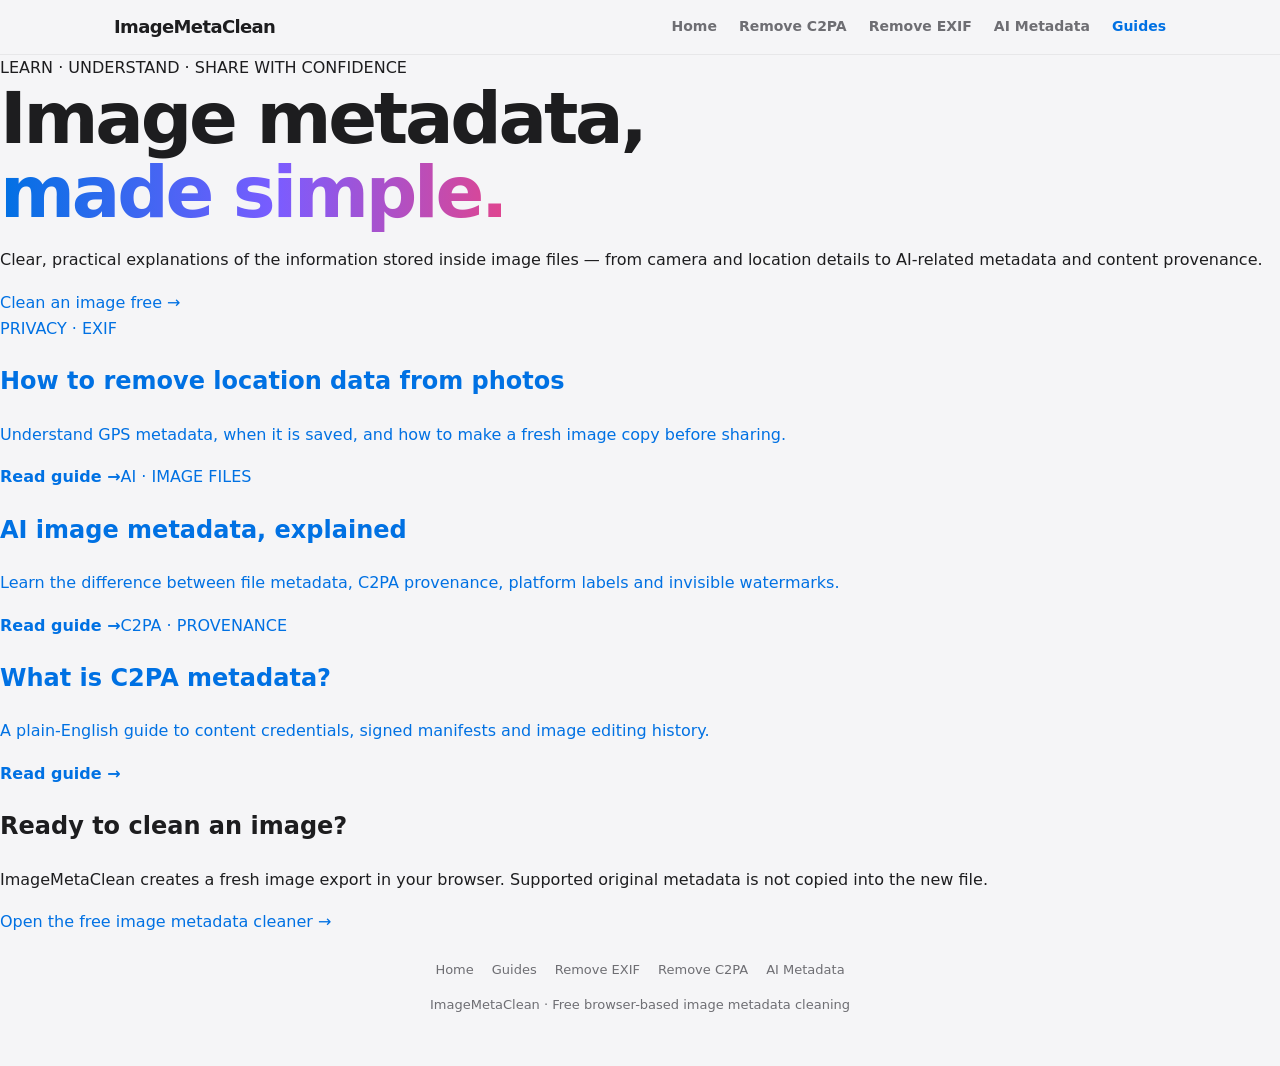
==== guides/index.html @ e5281d49 "Add ImageMetaClean guides hub" ====
<!doctype html><html lang="en"><head><meta charset="utf-8"><meta name="viewport" content="width=device-width,initial-scale=1"><title>Image Metadata Guides | ImageMetaClean</title><meta name="description" content="Practical guides to EXIF, GPS photo location data, AI image metadata and C2PA content provenance. Understand image metadata before sharing."><link rel="canonical" href="https://imagemetaclean.com/guides/"><meta name="robots" content="index,follow,max-image-preview:large"><meta property="og:type" content="website"><meta property="og:site_name" content="ImageMetaClean"><meta property="og:title" content="Image Metadata Guides | ImageMetaClean"><meta property="og:description" content="Practical guides to EXIF, GPS photo location data, AI image metadata and C2PA content provenance."><meta property="og:url" content="https://imagemetaclean.com/guides/"><link rel="stylesheet" href="/styles.css"></head><body><header><nav><a class="brand" href="/">ImageMetaClean</a><button class="menu" id="menu" aria-label="Toggle navigation" aria-expanded="false">☰</button><div class="navlinks" id="navlinks"><a href="/">Home</a><a href="/remove-c2pa-metadata">Remove C2PA</a><a href="/remove-exif-data">Remove EXIF</a><a href="/remove-ai-image-metadata">AI Metadata</a><a href="/guides/" aria-current="page">Guides</a></div></nav></header><main class="guide-main"><div class="guide-kicker">LEARN · UNDERSTAND · SHARE WITH CONFIDENCE</div><h1>Image metadata,<br><em>made simple.</em></h1><p class="guide-intro">Clear, practical explanations of the information stored inside image files — from camera and location details to AI-related metadata and content provenance.</p><a class="guide-cta" href="/">Clean an image free <span>→</span></a><div class="guide-grid"><a class="guide-card" href="/guides/remove-photo-location-metadata/"><span>PRIVACY · EXIF</span><h2>How to remove location data from photos</h2><p>Understand GPS metadata, when it is saved, and how to make a fresh image copy before sharing.</p><b>Read guide →</b></a><a class="guide-card" href="/guides/ai-image-metadata-explained/"><span>AI · IMAGE FILES</span><h2>AI image metadata, explained</h2><p>Learn the difference between file metadata, C2PA provenance, platform labels and invisible watermarks.</p><b>Read guide →</b></a><a class="guide-card" href="/guides/c2pa-metadata-explained/"><span>C2PA · PROVENANCE</span><h2>What is C2PA metadata?</h2><p>A plain-English guide to content credentials, signed manifests and image editing history.</p><b>Read guide →</b></a></div><section class="guide-callout"><h2>Ready to clean an image?</h2><p>ImageMetaClean creates a fresh image export in your browser. Supported original metadata is not copied into the new file.</p><a href="/">Open the free image metadata cleaner →</a></section></main><footer><div class="footlinks"><a href="/">Home</a><a href="/guides/">Guides</a><a href="/remove-exif-data">Remove EXIF</a><a href="/remove-c2pa-metadata">Remove C2PA</a><a href="/remove-ai-image-metadata">AI Metadata</a></div><p>ImageMetaClean · Free browser-based image metadata cleaning</p></footer><script src="/app.js" defer></script></body></html>
---- styles.css ----
:root{--bg:#f5f5f7;--ink:#1d1d1f;--mute:#6e6e73;--card:#fff;--blue:#0071e3;--ok:#1d9b4f;--bad:#e3342f;--ff:-apple-system,BlinkMacSystemFont,"SF Pro Text",Inter,system-ui,sans-serif;--sh:0 20px 60px -20px rgba(0,0,0,.14),0 2px 8px rgba(0,0,0,.035)}*{box-sizing:border-box;min-width:0}html{scroll-behavior:smooth}body{margin:0;background:var(--bg);color:var(--ink);font:16px/1.65 var(--ff);-webkit-font-smoothing:antialiased;overflow-x:clip}a{color:var(--blue);text-decoration:none}a:hover{text-decoration:underline}header{position:sticky;top:0;z-index:20;background:rgba(245,245,247,.84);backdrop-filter:saturate(180%) blur(20px);border-bottom:1px solid rgba(0,0,0,.06)}nav{max-width:1180px;margin:auto;padding:12px max(5vw,18px);display:flex;align-items:center;justify-content:space-between;gap:22px}.brand{font-weight:750;letter-spacing:-.035em;color:var(--ink);font-size:18px}.navlinks{display:flex;align-items:center;gap:22px;font-size:14px;font-weight:550}.navlinks a{color:var(--mute)}.navlinks a[aria-current=page]{color:var(--blue)}.menu{display:none;border:0;background:transparent;font-size:24px;color:var(--ink)}.hero{display:grid;grid-template-columns:minmax(0,1.05fr) minmax(0,1fr);gap:40px;align-items:center;max-width:1180px;margin:0 auto;padding:clamp(38px,6vw,82px) max(5vw,18px) 32px}h1{font-size:clamp(40px,6.2vw,72px);line-height:1.03;letter-spacing:-.045em;font-weight:750;margin:0 0 18px}h1 em{font-style:normal;background:linear-gradient(90deg,#0071e3,#7b5cff 55%,#e0458f);-webkit-background-clip:text;background-clip:text;color:transparent}.lead{font-size:clamp(17px,1.7vw,20px);color:var(--mute);max-width:38ch;margin:0 0 22px}.cta{display:inline-flex;align-items:center;gap:8px;background:var(--blue);color:#fff;border:0;border-radius:980px;padding:13px 25px;font:650 16px var(--ff);cursor:pointer}.cta:hover{background:#0077ed;text-decoration:none}.priv{display:block;margin-top:12px;font-size:13px;color:var(--mute)}.stage{perspective:1400px;height:370px;display:grid;place-items:center}.stack{position:relative;width:min(250px,65vw);aspect-ratio:4/5;transform-style:preserve-3d;transform:rotateX(18deg) rotateY(-28deg);animation:float 6s ease-in-out infinite}@keyframes float{50%{translate:0 -10px}}.layer{position:absolute;inset:0;border-radius:24px;transform-style:preserve-3d}.photo{background:linear-gradient(160deg,#ffd9a8 0%,#ff9a8b 38%,#a18cd1 72%,#5b7cfa 100%);box-shadow:0 40px 80px -30px rgba(60,40,120,.4);overflow:hidden}.photo:before{content:"";position:absolute;left:-10%;right:-10%;bottom:-8%;height:46%;background:radial-gradient(120% 90% at 30% 100%,#3b2a6b 0 45%,transparent 46%),radial-gradient(110% 80% at 85% 100%,#4a3a85 0 50%,transparent 51%)}.photo:after{content:"";position:absolute;width:70px;height:70px;border-radius:50%;top:22%;right:20%;background:radial-gradient(circle,#fff6d8,#ffd27a);box-shadow:0 0 60px 20px rgba(255,220,140,.6)}.meta-l{background:rgba(255,255,255,.58);backdrop-filter:blur(10px);border:1px solid rgba(255,255,255,.8);box-shadow:0 20px 40px -20px rgba(0,0,0,.25);padding:17px;font:650 12px/1.2 var(--ff);animation:peel 5s ease-in-out infinite}.meta-l small{display:block;font-weight:500;color:var(--mute);margin-top:4px}.meta-l i{font-style:normal;float:right;color:var(--bad);font-size:18px}.l1{--z:50px}.l2{--z:100px;animation-delay:.2s}.l3{--z:150px;animation-delay:.4s}@keyframes peel{0%,15%{transform:translateZ(var(--z));opacity:1}55%,70%{transform:translateZ(calc(var(--z) + 100px)) translateX(55px) rotateZ(8deg);opacity:0}100%{transform:translateZ(var(--z));opacity:1}}.tool{max-width:1180px;margin:0 auto;padding:0 max(5vw,18px) 54px}.panel{background:var(--card);border-radius:28px;box-shadow:var(--sh);padding:clamp(16px,3vw,32px)}#drop{border:2px dashed #d2d2d7;border-radius:20px;min-height:235px;display:flex;flex-direction:column;align-items:center;justify-content:center;gap:9px;text-align:center;padding:28px;cursor:pointer;transition:.2s}#drop:hover,#drop.over{border-color:var(--blue);background:#f2f7ff}.ico{width:58px;height:58px;border-radius:17px;background:linear-gradient(145deg,#eaf3ff,#dbe8ff);display:grid;place-items:center}#drop h2{margin:4px 0 0;font-size:22px;letter-spacing:-.02em}#drop p{margin:0;color:var(--mute);font-size:14px}#work{display:none}.grid{display:grid;grid-template-columns:repeat(2,minmax(0,1fr));gap:20px}.card{background:var(--bg);border-radius:20px;overflow:hidden}.card h3{margin:0;padding:14px 18px 0;font-size:14px;color:var(--mute);font-weight:650}.card.after h3{color:var(--ok)}.pic{display:grid;place-items:center;height:280px;padding:16px}.pic img{max-width:100%;max-height:100%;border-radius:12px;box-shadow:0 18px 40px -18px rgba(0,0,0,.3)}ul.checks{list-style:none;margin:0;padding:4px 18px 6px}ul.checks li{display:flex;justify-content:space-between;gap:10px;padding:8px 0;border-top:1px solid rgba(0,0,0,.06);font-size:14px}ul.checks b{font-size:12px;padding:2px 9px;border-radius:980px}.y{background:#fde8e7;color:var(--bad)}.n{background:#e4f6ea;color:var(--ok)}.sz{padding:0 18px 16px;color:var(--mute);font-size:12px}.bar{display:flex;flex-wrap:wrap;gap:12px 20px;align-items:center;margin-top:20px}.seg{display:inline-flex;background:var(--bg);border-radius:12px;padding:3px}.seg button{border:0;background:none;font:500 14px var(--ff);padding:8px 14px;border-radius:9px;cursor:pointer;color:var(--ink);min-height:38px}.seg button[aria-pressed=true]{background:#fff;box-shadow:0 2px 8px rgba(0,0,0,.08)}label.quality{display:flex;align-items:center;gap:9px;font-size:14px;color:var(--mute)}input[type=range]{accent-color:var(--blue);width:120px}.acts{margin-left:auto;display:flex;gap:9px;flex-wrap:wrap}.btn{border:0;border-radius:980px;padding:11px 20px;font:650 14px var(--ff);cursor:pointer;min-height:42px}.btn.sec{background:var(--bg);color:var(--ink)}.btn.pri{background:var(--blue);color:#fff}.btn:disabled{opacity:.4;cursor:not-allowed}#msg{margin-top:12px;font-size:14px;color:var(--mute);min-height:1.5em}.trust{display:grid;grid-template-columns:repeat(3,minmax(0,1fr));gap:18px;margin-top:20px}.feat{background:var(--card);border-radius:20px;padding:22px;box-shadow:var(--sh)}.feat h3{margin:0 0 5px;font-size:17px;letter-spacing:-.02em}.feat p{margin:0;color:var(--mute);font-size:14px;line-height:1.6}.content{max-width:900px;margin:0 auto;padding:16px max(5vw,18px) 70px}.content section{padding:22px 0;border-bottom:1px solid rgba(0,0,0,.08)}.content h2{font-size:clamp(24px,3vw,32px);line-height:1.2;letter-spacing:-.03em;margin:0 0 12px}.content h3{font-size:18px;margin:20px 0 6px}.content p,.content li{color:#505057}.content ul{padding-left:22px}.faq details{background:#fff;border-radius:14px;padding:16px 18px;margin:10px 0;box-shadow:0 4px 18px rgba(0,0,0,.035)}.faq summary{font-weight:650;cursor:pointer}.faq details p{margin-bottom:0}footer{text-align:center;color:var(--mute);font-size:13px;padding:24px 18px 38px}footer .footlinks{display:flex;justify-content:center;flex-wrap:wrap;gap:18px;margin-bottom:12px}footer a{color:var(--mute)}@media(max-width:820px){.hero{grid-template-columns:1fr;text-align:center;gap:12px}.lead{margin-inline:auto}.stage{height:290px}.trust{grid-template-columns:1fr}.navlinks{gap:12px;font-size:12px}}@media(max-width:620px){nav{align-items:flex-start}.navlinks{display:none;position:absolute;top:54px;left:0;right:0;padding:14px 20px 18px;background:#f5f5f7;flex-direction:column;align-items:flex-start;border-bottom:1px solid #ddd}.navlinks.open{display:flex}.menu{display:block}.grid{grid-template-columns:1fr}.pic{height:230px}.acts{margin-left:0;width:100%}.acts .btn{flex:1}.bar{gap:12px}.hero{padding-top:36px}}@media(prefers-reduced-motion:reduce){*{animation:none!important;scroll-behavior:auto!important;transition:none!important}}
/* Layout correction: keep metadata diagnostics in a dedicated block below each preview. */
#work .grid{align-items:stretch}
#work .card{display:flex;flex-direction:column;min-height:0;overflow:hidden}
#work .card .pic{display:flex;flex:0 0 280px;height:280px;min-height:280px;max-height:280px;align-items:center;justify-content:center;overflow:hidden;padding:14px;background:#f0f0f2}
#work .card .pic img{display:block;width:auto;height:auto;max-width:100%;max-height:100%;object-fit:contain;flex:0 1 auto}
#work .card ul.checks{position:relative;inset:auto;display:block;flex:0 0 auto;width:100%;min-height:0;margin:0;padding:8px 18px 6px;background:#fff;z-index:1}
#work .card ul.checks li{position:static;display:flex;align-items:center;justify-content:space-between;width:100%;min-height:34px;margin:0;padding:7px 0;background:transparent}
#work .card .sz{position:static;display:block;flex:0 0 auto;width:100%;margin:0;padding:8px 18px 14px;background:#fff;z-index:1}
@media(max-width:620px){#work .card .pic{flex-basis:230px;height:230px;min-height:230px;max-height:230px}}


/* Premium preview layout: larger artwork, quiet diagnostics below. */
#work .grid{align-items:start;gap:22px}
#work .card{display:flex;flex-direction:column;min-height:0;overflow:hidden;background:#fff;border:1px solid rgba(29,29,31,.07);border-radius:24px;box-shadow:0 12px 34px -24px rgba(0,0,0,.22)}
#work .card .pic{display:flex;flex:0 0 auto;width:100%;height:clamp(390px,38vw,540px);min-height:clamp(390px,38vw,540px);max-height:none;align-items:center;justify-content:center;overflow:hidden;padding:14px;background:linear-gradient(180deg,#f7f7f9 0%,#f0f0f3 100%)}
#work .card .pic img{display:block;width:100%;height:100%;max-width:100%;max-height:100%;object-fit:contain;object-position:center;flex:0 1 auto;border-radius:14px;box-shadow:0 14px 32px -22px rgba(0,0,0,.28)}
#work .card h3{padding:17px 20px 0;background:#fff;font-size:14px;letter-spacing:.01em}
#work .card ul.checks{position:relative;inset:auto;display:block;flex:0 0 auto;width:100%;min-height:0;margin:0;padding:12px 20px 5px;background:#fff;z-index:1}
#work .card ul.checks li{position:static;display:flex;align-items:center;justify-content:space-between;width:100%;min-height:36px;margin:0;padding:7px 0;background:transparent;border-top:1px solid rgba(29,29,31,.055);font-size:13px}
#work .card ul.checks li:first-child{border-top:0}
#work .card ul.checks b{font-size:11px;font-weight:650;letter-spacing:.01em;padding:4px 10px}
#work .card .sz{position:static;display:block;flex:0 0 auto;width:100%;margin:0;padding:8px 20px 17px;background:#fff;color:#86868b;font-size:12px;z-index:1}
#work .card.after{border-color:rgba(29,155,79,.12)}
#work .card.after h3{color:#168545}
@media(max-width:820px){#work .card .pic{height:clamp(340px,62vw,470px);min-height:clamp(340px,62vw,470px)}}
@media(max-width:620px){#work .grid{gap:16px}#work .card{border-radius:20px}#work .card .pic{height:clamp(320px,92vw,430px);min-height:clamp(320px,92vw,430px);padding:10px}#work .card .pic img{border-radius:12px}}

.tool-note{max-width:1180px;margin:14px auto 0;padding:0 4px;color:#6e6e73;font-size:13px;line-height:1.55}.tool-note strong{color:#424245;font-weight:650}

/* Editorial metadata guide — Apple-inspired, quiet and consistent with the existing UI */
.metadata-guide{max-width:1180px;margin:0 auto;padding:12px max(5vw,18px) 52px}
.metadata-guide-head{max-width:680px;margin:0 auto 26px;text-align:center}
.metadata-guide .eyebrow{display:block;margin-bottom:10px;color:#86868b;font-size:11px;font-weight:700;letter-spacing:.13em}
.metadata-guide-head h2{margin:0 0 10px;font-size:clamp(27px,3.4vw,38px);line-height:1.12;letter-spacing:-.045em;font-weight:750;color:#1d1d1f}
.metadata-guide-head p{margin:0;color:#6e6e73;font-size:15px;line-height:1.65}
.metadata-guide-grid{display:grid;grid-template-columns:repeat(4,minmax(0,1fr));gap:14px}
.metadata-topic{display:flex;flex-direction:column;align-items:flex-start;min-height:224px;padding:22px 20px 19px;background:#fff;border:1px solid rgba(29,29,31,.065);border-radius:20px;box-shadow:0 10px 32px -27px rgba(0,0,0,.24);color:#1d1d1f;text-decoration:none;transition:transform .2s ease,box-shadow .2s ease,border-color .2s ease}
.metadata-topic:hover{transform:translateY(-3px);border-color:rgba(0,113,227,.22);box-shadow:0 18px 38px -26px rgba(0,0,0,.24);text-decoration:none}
.topic-icon{display:grid;place-items:center;width:42px;height:42px;margin-bottom:18px;border-radius:13px;background:#f2f6fc;color:#2878cf}
.topic-icon svg{width:21px;height:21px;fill:none;stroke:currentColor;stroke-width:1.7;stroke-linecap:round;stroke-linejoin:round}
.topic-name{font-size:17px;line-height:1.25;font-weight:700;letter-spacing:-.025em}
.topic-desc{margin-top:8px;color:#6e6e73;font-size:13px;line-height:1.55}
.topic-link{margin-top:auto;padding-top:16px;color:#0071e3;font-size:13px;font-weight:600}
.topic-link span{padding-left:3px}
.metadata-guide-footnote{max-width:820px;margin:17px auto 0;text-align:center;color:#86868b;font-size:12px;line-height:1.6}
@media(max-width:900px){.metadata-guide-grid{grid-template-columns:repeat(2,minmax(0,1fr))}}
@media(max-width:520px){.metadata-guide{padding-top:8px;padding-bottom:38px}.metadata-guide-head{margin-bottom:20px}.metadata-guide-grid{grid-template-columns:1fr;gap:10px}.metadata-topic{min-height:0;padding:17px 18px}.topic-icon{margin-bottom:12px}.topic-link{padding-top:12px}}
@media(prefers-reduced-motion:reduce){.metadata-topic{transition:none}.metadata-topic:hover{transform:none}}

/* Compact landing-page hero: keep the upload tool in view while preserving the homepage visual language. */
body.subpage .hero{padding-top:clamp(24px,3.2vw,42px);padding-bottom:14px;gap:24px}
body.subpage .hero h1{font-size:clamp(36px,4.4vw,54px);line-height:1.06;letter-spacing:-.045em;margin-bottom:13px;max-width:18ch}
body.subpage .hero .lead{font-size:clamp(15px,1.35vw,18px);line-height:1.55;margin-bottom:17px;max-width:42ch}
body.subpage .stage{height:260px}
body.subpage .tool{padding-top:0}
@media(max-width:820px){
 body.subpage .hero{padding-top:24px;padding-bottom:8px;gap:4px}
 body.subpage .hero h1{font-size:clamp(34px,6vw,46px);max-width:22ch;margin-inline:auto}
 body.subpage .stage{height:145px}
 body.subpage .hero .lead{max-width:52ch}
}
@media(max-width:620px){
 body.subpage .hero{padding-top:22px;padding-bottom:8px;gap:0}
 body.subpage .hero h1{font-size:clamp(31px,8vw,38px);line-height:1.08;margin-bottom:10px}
 body.subpage .hero .lead{font-size:15px;line-height:1.5;margin-bottom:14px}
 body.subpage .stage{display:none}
 body.subpage .tool{padding-bottom:36px}
 body.subpage .panel{padding:14px;border-radius:22px}
 body.subpage #drop{min-height:190px;padding:22px}
}

/* Final responsive hero alignment: same visual scale as homepage, no 3D overlap on phones. */
body.subpage .hero{padding:clamp(38px,6vw,82px) max(5vw,18px) 32px;gap:40px}
body.subpage .hero h1{font-size:clamp(40px,6.2vw,72px);line-height:1.03;letter-spacing:-.045em;font-weight:750;margin:0 0 18px;max-width:unset}
body.subpage .hero .lead{font-size:clamp(17px,1.7vw,20px);line-height:1.65;max-width:38ch;margin:0 0 22px}
body.subpage .stage{height:370px}
@media(max-width:820px){
 body.subpage .hero{grid-template-columns:1fr;text-align:center;gap:12px;padding:30px max(5vw,18px) 20px}
 body.subpage .hero h1{font-size:clamp(40px,6.2vw,58px);max-width:unset;margin:0 auto 16px}
 body.subpage .hero .lead{margin:0 auto 20px;max-width:38ch}
 body.subpage .stage{display:none!important}
 body.subpage .tool{padding-top:0}
}
@media(max-width:620px){
 body .hero .stage{display:none!important}
 body.subpage .hero{padding:30px 18px 18px;gap:0}
 body.subpage .hero h1{font-size:clamp(34px,9vw,44px);line-height:1.06;margin-bottom:13px}
 body.subpage .hero .lead{font-size:16px;line-height:1.55;margin-bottom:18px}
 body.subpage .tool{padding-bottom:36px}
}

/* Keep the upload panel anchored at the exact same vertical position on every tool page. */
body.subpage .hero{height:484px;min-height:484px;max-height:484px;align-items:center}
body.subpage .tool{margin-top:0}
@media(max-width:820px){
 body.subpage .hero{height:390px;min-height:390px;max-height:390px;display:grid;grid-template-columns:1fr;align-content:center;justify-items:center;gap:0;padding:24px max(5vw,18px) 18px}
 body.subpage .hero>div:first-child{width:100%}
 body.subpage .hero .stage{display:none!important}
 body.subpage .hero h1{margin-top:0}
}
@media(max-width:620px){
 body.subpage .hero{height:370px;min-height:370px;max-height:370px;padding:22px 18px 16px}
 body.subpage .hero .lead{max-width:38ch}
}

/* Unified hero rhythm across homepage and every SEO landing page. */
.hero,body.subpage .hero{
  height:484px;min-height:484px;max-height:484px;
  padding:28px max(5vw,18px) 24px;
  align-items:center;gap:40px;
}
.hero h1,body.subpage .hero h1{margin-top:0}
@media(max-width:820px){
  .hero,body.subpage .hero{
    height:390px;min-height:390px;max-height:390px;
    grid-template-columns:1fr;text-align:center;
    align-content:center;justify-items:center;
    padding:24px max(5vw,18px) 18px;gap:0;
  }
  .hero>div:first-child,body.subpage .hero>div:first-child{width:100%}
  .hero .stage,body.subpage .hero .stage{display:none!important}
  .hero .lead,body.subpage .hero .lead{margin-left:auto;margin-right:auto}
  .hero h1,body.subpage .hero h1{margin-left:auto;margin-right:auto}
  .tool,body.subpage .tool{padding-top:0;margin-top:0}
}
@media(max-width:620px){
  .hero,body.subpage .hero{
    height:370px;min-height:370px;max-height:370px;
    padding:22px 18px 16px;
  }
}

/* Mobile: remove the oversized gap above the headline and bring the uploader closer. */
@media(max-width:620px){
  .hero,body.subpage .hero{
    height:auto!important;min-height:0!important;max-height:none!important;
    align-content:start!important;align-items:start!important;
    padding:14px 18px 8px!important;
    gap:0!important;
  }
  .hero>div:first-child,body.subpage .hero>div:first-child{width:100%}
  .hero h1,body.subpage .hero h1{margin-top:0!important;margin-bottom:10px!important}
  .hero .lead,body.subpage .hero .lead{margin-bottom:14px!important;line-height:1.45}
  .hero .cta,body.subpage .hero .cta{margin-top:0}
  .hero .priv,body.subpage .hero .priv{margin-top:8px}
  .tool,body.subpage .tool{padding-top:0!important;margin-top:0!important;padding-bottom:28px}
  .panel,body.subpage .panel{padding:12px!important;border-radius:24px}
  #drop,body.subpage #drop{min-height:190px;padding:20px 16px;border-radius:18px}
}

/* Desktop: align hero content higher, closer to the navigation, across all pages. */
@media(min-width:821px){
  .hero,body.subpage .hero{
    align-items:start!important;
    padding-top:30px!important;
    padding-bottom:24px!important;
  }
  .hero>div:first-child,body.subpage .hero>div:first-child{padding-top:8px}
  .hero .stage,body.subpage .hero .stage{align-self:start}
}

/* Desktop finishing pass: let the 3D artwork breathe without leaving a blank strip below it. */
@media(min-width:821px){
  .hero,body.subpage .hero{
    height:auto!important;min-height:0!important;max-height:none!important;
    padding-top:24px!important;padding-bottom:4px!important;
    overflow:visible!important;
    align-items:start!important;
  }
  .hero .stage,body.subpage .hero .stage{
    height:340px!important;
    min-height:340px;
    overflow:visible!important;
    align-self:start!important;
    margin-top:0!important;
  }
  .hero .stack,body.subpage .hero .stack{
    width:min(235px,60%);
  }
  .tool,body.subpage .tool{
    margin-top:0!important;
    padding-top:0!important;
  }
}

/* Desktop artwork offset: keep the full animated stack visible below the nav. */
@media(min-width:821px){
  .hero .stage,body.subpage .hero .stage{
    transform:translateY(34px);
  }
}


/* Single source of truth: homepage and all SEO pages share the same hero and uploader geometry. */
.hero{
  display:grid!important;
  grid-template-columns:minmax(0,1.05fr) minmax(0,1fr)!important;
  gap:40px!important;
  align-items:start!important;
  width:100%;
  max-width:1180px!important;
  height:500px!important;
  min-height:500px!important;
  max-height:500px!important;
  margin:0 auto!important;
  padding:24px max(5vw,18px) 0!important;
  overflow:visible!important;
}
.hero>div:first-child{padding-top:12px!important}
.hero h1{
  font-size:clamp(40px,6.2vw,72px)!important;
  line-height:1.03!important;
  letter-spacing:-.045em!important;
  font-weight:750!important;
  margin:0 0 18px!important;
  max-width:unset!important;
}
.hero .lead{
  font-size:clamp(17px,1.7vw,20px)!important;
  line-height:1.55!important;
  max-width:38ch!important;
  margin:0 0 22px!important;
}
.hero .stage{
  height:370px!important;
  min-height:370px!important;
  overflow:visible!important;
  align-self:start!important;
  margin:0!important;
  transform:translateY(34px)!important;
}
.hero .stack{width:min(250px,65vw)!important}
.tool{
  width:100%;
  max-width:1180px!important;
  margin:0 auto!important;
  padding:0 max(5vw,18px) 54px!important;
}
.panel{width:100%;padding:clamp(16px,3vw,32px)!important}
#drop{width:100%;min-height:235px!important;padding:28px!important}

/* Tablet and mobile: same hero height on every page, with no decorative overlap. */
@media(max-width:820px){
  .hero{
    display:grid!important;
    grid-template-columns:1fr!important;
    justify-items:center!important;
    align-content:start!important;
    text-align:center!important;
    height:390px!important;
    min-height:390px!important;
    max-height:390px!important;
    padding:24px 22px 12px!important;
    gap:0!important;
  }
  .hero>div:first-child{width:100%;padding-top:0!important}
  .hero h1{font-size:clamp(40px,6.2vw,58px)!important;margin:0 auto 14px!important}
  .hero .lead{font-size:17px!important;line-height:1.5!important;margin:0 auto 18px!important;max-width:38ch!important}
  .hero .stage{display:none!important}
  .tool{padding-top:0!important;margin-top:0!important}
}
@media(max-width:620px){
  .hero{
    height:360px!important;
    min-height:360px!important;
    max-height:360px!important;
    padding:16px 18px 8px!important;
  }
  .hero h1{font-size:clamp(34px,8.8vw,44px)!important;line-height:1.06!important;margin-bottom:12px!important}
  .hero .lead{font-size:15px!important;line-height:1.45!important;margin-bottom:14px!important}
  .hero .cta{margin-top:0!important}
  .hero .priv{margin-top:8px!important}
  .panel{padding:12px!important;border-radius:24px!important}
  #drop{min-height:190px!important;padding:20px 16px!important;border-radius:18px!important}
  .tool{padding-bottom:28px!important}
}


/* Move the upload card higher consistently on every landing page. */
@media(min-width:821px){
  .hero{
    height:440px!important;
    min-height:440px!important;
    max-height:440px!important;
    padding-bottom:0!important;
  }
  .hero .stage{transform:translateY(22px)!important}
}
@media(max-width:820px){
  .hero{
    height:340px!important;
    min-height:340px!important;
    max-height:340px!important;
    padding-top:18px!important;
    padding-bottom:4px!important;
  }
}
@media(max-width:620px){
  .hero{
    height:320px!important;
    min-height:320px!important;
    max-height:320px!important;
    padding-top:12px!important;
    padding-bottom:2px!important;
  }
}


/* Mobile spacing fix: let the hero take only the space its content needs. */
@media(max-width:820px){
  .hero,body.subpage .hero{
    height:auto!important;
    min-height:0!important;
    max-height:none!important;
    padding:14px 22px 4px!important;
    margin-bottom:0!important;
    align-content:start!important;
    gap:0!important;
  }
  .hero>div:first-child,body.subpage .hero>div:first-child{
    padding:0!important;
    margin:0!important;
  }
  .hero h1,body.subpage .hero h1{margin-bottom:10px!important}
  .hero .lead,body.subpage .hero .lead{margin-bottom:12px!important}
  .hero .cta,body.subpage .hero .cta{margin-bottom:0!important}
  .hero .priv,body.subpage .hero .priv{display:block;margin:8px 0 0!important}
  .tool,body.subpage .tool{
    margin:0 auto!important;
    padding-top:0!important;
  }
  .panel,body.subpage .panel{margin-top:0!important}
}
@media(max-width:620px){
  .hero,body.subpage .hero{padding:12px 18px 2px!important}
  .hero h1,body.subpage .hero h1{margin-bottom:9px!important}
  .hero .lead,body.subpage .hero .lead{margin-bottom:10px!important}
  .hero .priv,body.subpage .hero .priv{margin-top:7px!important}
}


/* Refined upload card: the privacy/AI notice belongs inside the same white card. */
.tool .panel{padding:clamp(18px,3vw,34px)!important}
.tool .tool-note{
  max-width:none;
  margin:18px 4px 2px;
  padding:0;
  color:#6e6e73;
  font-size:13px;
  line-height:1.6;
}
.tool .tool-note strong{color:#424245}
@media(max-width:620px){
  .tool .panel{padding:14px!important;border-radius:26px!important}
  .tool #drop{min-height:218px!important;padding:24px 18px!important;gap:12px}
  .tool #drop .ico{width:64px;height:64px;border-radius:19px}
  .tool #drop h2{font-size:23px;margin-top:5px}
  .tool #drop p{font-size:14px;line-height:1.5}
  .tool .tool-note{margin:18px 5px 3px;font-size:13px;line-height:1.6}
  .tool .trust{margin-top:20px}
}
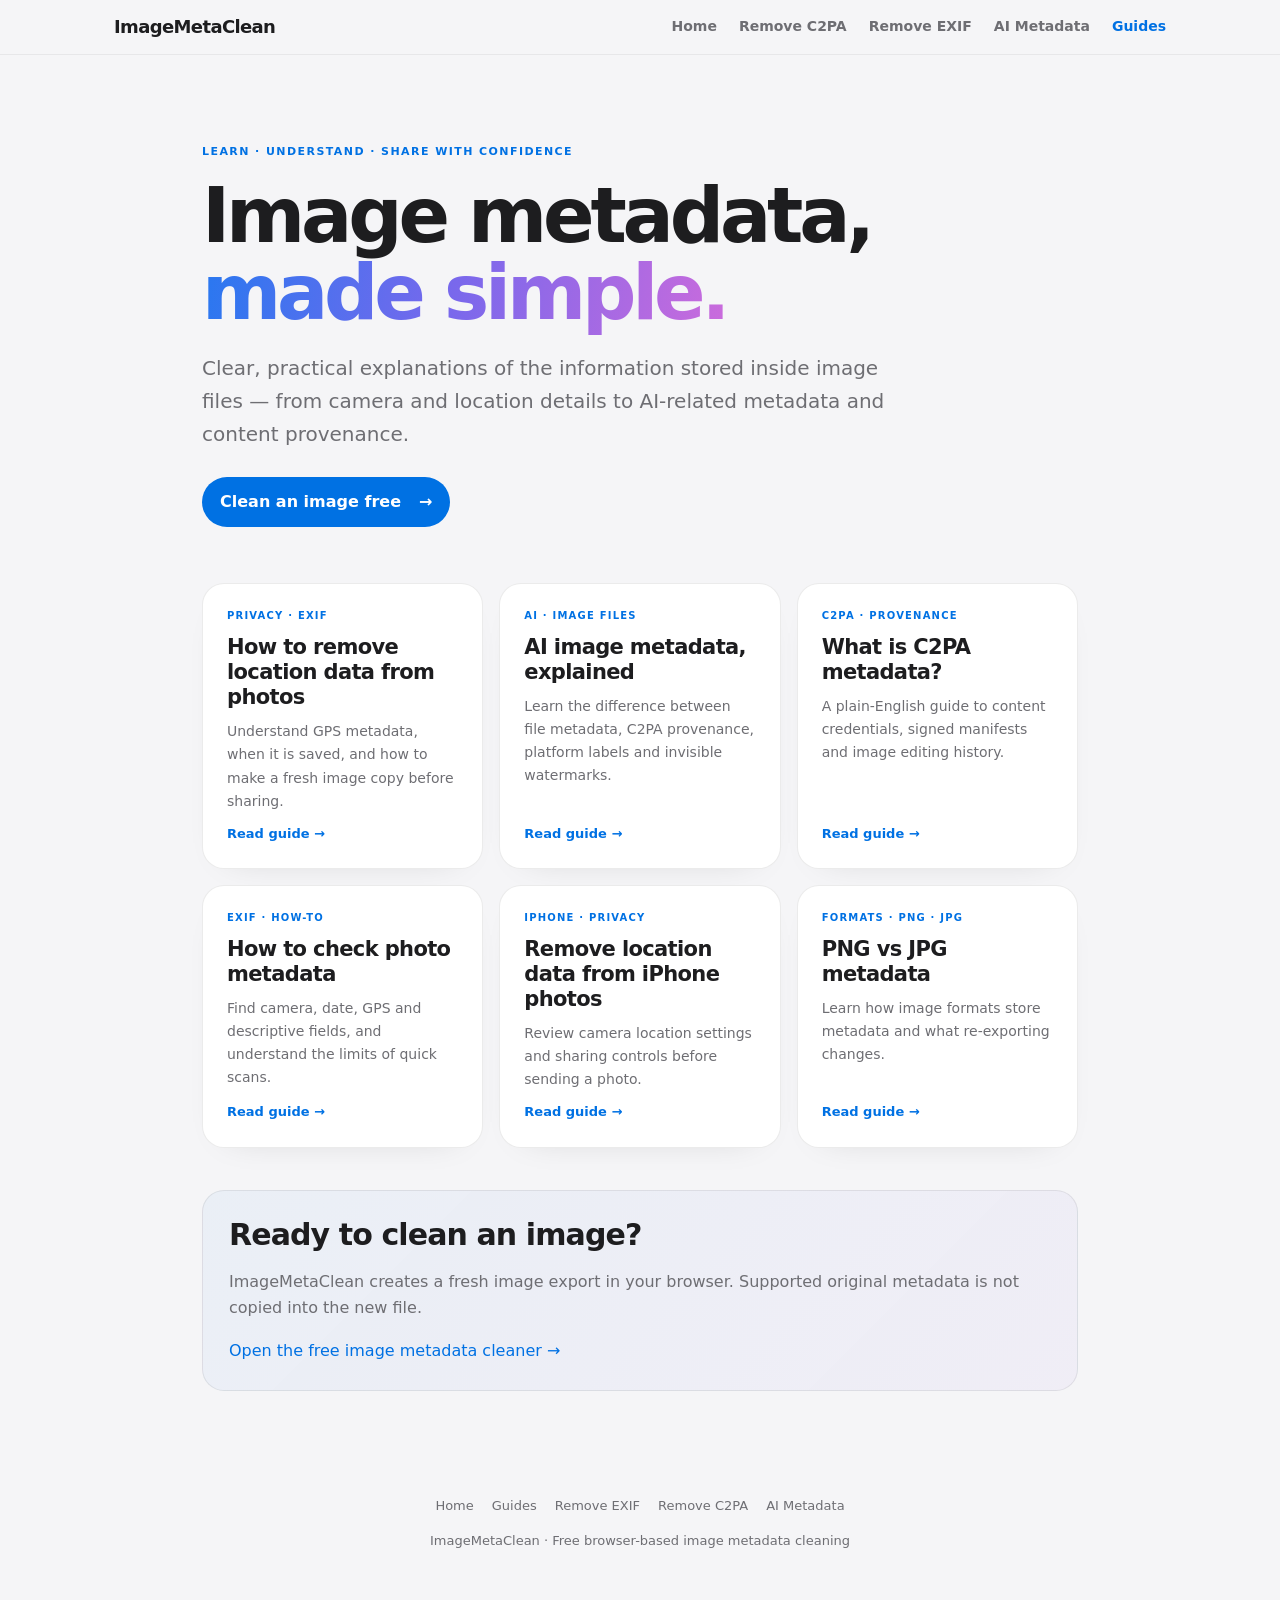
==== commit 38372af5: "Expand image metadata guide hub" ====
--- a/guides/index.html
+++ b/guides/index.html
@@ -1 +1 @@
-<!doctype html><html lang="en"><head><meta charset="utf-8"><meta name="viewport" content="width=device-width,initial-scale=1"><title>Image Metadata Guides | ImageMetaClean</title><meta name="description" content="Practical guides to EXIF, GPS photo location data, AI image metadata and C2PA content provenance. Understand image metadata before sharing."><link rel="canonical" href="https://imagemetaclean.com/guides/"><meta name="robots" content="index,follow,max-image-preview:large"><meta property="og:type" content="website"><meta property="og:site_name" content="ImageMetaClean"><meta property="og:title" content="Image Metadata Guides | ImageMetaClean"><meta property="og:description" content="Practical guides to EXIF, GPS photo location data, AI image metadata and C2PA content provenance."><meta property="og:url" content="https://imagemetaclean.com/guides/"><link rel="stylesheet" href="/styles.css"></head><body><header><nav><a class="brand" href="/">ImageMetaClean</a><button class="menu" id="menu" aria-label="Toggle navigation" aria-expanded="false">☰</button><div class="navlinks" id="navlinks"><a href="/">Home</a><a href="/remove-c2pa-metadata">Remove C2PA</a><a href="/remove-exif-data">Remove EXIF</a><a href="/remove-ai-image-metadata">AI Metadata</a><a href="/guides/" aria-current="page">Guides</a></div></nav></header><main class="guide-main"><div class="guide-kicker">LEARN · UNDERSTAND · SHARE WITH CONFIDENCE</div><h1>Image metadata,<br><em>made simple.</em></h1><p class="guide-intro">Clear, practical explanations of the information stored inside image files — from camera and location details to AI-related metadata and content provenance.</p><a class="guide-cta" href="/">Clean an image free <span>→</span></a><div class="guide-grid"><a class="guide-card" href="/guides/remove-photo-location-metadata/"><span>PRIVACY · EXIF</span><h2>How to remove location data from photos</h2><p>Understand GPS metadata, when it is saved, and how to make a fresh image copy before sharing.</p><b>Read guide →</b></a><a class="guide-card" href="/guides/ai-image-metadata-explained/"><span>AI · IMAGE FILES</span><h2>AI image metadata, explained</h2><p>Learn the difference between file metadata, C2PA provenance, platform labels and invisible watermarks.</p><b>Read guide →</b></a><a class="guide-card" href="/guides/c2pa-metadata-explained/"><span>C2PA · PROVENANCE</span><h2>What is C2PA metadata?</h2><p>A plain-English guide to content credentials, signed manifests and image editing history.</p><b>Read guide →</b></a></div><section class="guide-callout"><h2>Ready to clean an image?</h2><p>ImageMetaClean creates a fresh image export in your browser. Supported original metadata is not copied into the new file.</p><a href="/">Open the free image metadata cleaner →</a></section></main><footer><div class="footlinks"><a href="/">Home</a><a href="/guides/">Guides</a><a href="/remove-exif-data">Remove EXIF</a><a href="/remove-c2pa-metadata">Remove C2PA</a><a href="/remove-ai-image-metadata">AI Metadata</a></div><p>ImageMetaClean · Free browser-based image metadata cleaning</p></footer><script src="/app.js" defer></script></body></html>+<!doctype html><html lang="en"><head><meta charset="utf-8"><meta name="viewport" content="width=device-width,initial-scale=1"><title>Image Metadata Guides | ImageMetaClean</title><meta name="description" content="Practical guides to EXIF, GPS photo location data, AI image metadata and C2PA content provenance. Understand image metadata before sharing."><link rel="canonical" href="https://imagemetaclean.com/guides/"><meta name="robots" content="index,follow,max-image-preview:large"><meta property="og:type" content="website"><meta property="og:site_name" content="ImageMetaClean"><meta property="og:title" content="Image Metadata Guides | ImageMetaClean"><meta property="og:description" content="Practical guides to EXIF, GPS photo location data, AI image metadata and C2PA content provenance."><meta property="og:url" content="https://imagemetaclean.com/guides/"><link rel="stylesheet" href="/styles.css"></head><body><header><nav><a class="brand" href="/">ImageMetaClean</a><button class="menu" id="menu" aria-label="Toggle navigation" aria-expanded="false">☰</button><div class="navlinks" id="navlinks"><a href="/">Home</a><a href="/remove-c2pa-metadata">Remove C2PA</a><a href="/remove-exif-data">Remove EXIF</a><a href="/remove-ai-image-metadata">AI Metadata</a><a href="/guides/" aria-current="page">Guides</a></div></nav></header><main class="guide-main"><div class="guide-kicker">LEARN · UNDERSTAND · SHARE WITH CONFIDENCE</div><h1>Image metadata,<br><em>made simple.</em></h1><p class="guide-intro">Clear, practical explanations of the information stored inside image files — from camera and location details to AI-related metadata and content provenance.</p><a class="guide-cta" href="/">Clean an image free <span>→</span></a><div class="guide-grid"><a class="guide-card" href="/guides/remove-photo-location-metadata/"><span>PRIVACY · EXIF</span><h2>How to remove location data from photos</h2><p>Understand GPS metadata, when it is saved, and how to make a fresh image copy before sharing.</p><b>Read guide →</b></a><a class="guide-card" href="/guides/ai-image-metadata-explained/"><span>AI · IMAGE FILES</span><h2>AI image metadata, explained</h2><p>Learn the difference between file metadata, C2PA provenance, platform labels and invisible watermarks.</p><b>Read guide →</b></a><a class="guide-card" href="/guides/c2pa-metadata-explained/"><span>C2PA · PROVENANCE</span><h2>What is C2PA metadata?</h2><p>A plain-English guide to content credentials, signed manifests and image editing history.</p><b>Read guide →</b></a><a class="guide-card" href="/guides/how-to-check-photo-metadata/"><span>EXIF · HOW-TO</span><h2>How to check photo metadata</h2><p>Find camera, date, GPS and descriptive fields, and understand the limits of quick scans.</p><b>Read guide →</b></a><a class="guide-card" href="/guides/remove-location-data-iphone-photos/"><span>IPHONE · PRIVACY</span><h2>Remove location data from iPhone photos</h2><p>Review camera location settings and sharing controls before sending a photo.</p><b>Read guide →</b></a><a class="guide-card" href="/guides/png-vs-jpg-metadata/"><span>FORMATS · PNG · JPG</span><h2>PNG vs JPG metadata</h2><p>Learn how image formats store metadata and what re-exporting changes.</p><b>Read guide →</b></a></div><section class="guide-callout"><h2>Ready to clean an image?</h2><p>ImageMetaClean creates a fresh image export in your browser. Supported original metadata is not copied into the new file.</p><a href="/">Open the free image metadata cleaner →</a></section></main><footer><div class="footlinks"><a href="/">Home</a><a href="/guides/">Guides</a><a href="/remove-exif-data">Remove EXIF</a><a href="/remove-c2pa-metadata">Remove C2PA</a><a href="/remove-ai-image-metadata">AI Metadata</a></div><p>ImageMetaClean · Free browser-based image metadata cleaning</p></footer><script src="/app.js" defer></script></body></html>
--- a/styles.css
+++ b/styles.css
@@ -1,4 +1,4 @@
-:root{--bg:#f5f5f7;--ink:#1d1d1f;--mute:#6e6e73;--card:#fff;--blue:#0071e3;--ok:#1d9b4f;--bad:#e3342f;--ff:-apple-system,BlinkMacSystemFont,"SF Pro Text",Inter,system-ui,sans-serif;--sh:0 20px 60px -20px rgba(0,0,0,.14),0 2px 8px rgba(0,0,0,.035)}*{box-sizing:border-box;min-width:0}html{scroll-behavior:smooth}body{margin:0;background:var(--bg);color:var(--ink);font:16px/1.65 var(--ff);-webkit-font-smoothing:antialiased;overflow-x:clip}a{color:var(--blue);text-decoration:none}a:hover{text-decoration:underline}header{position:sticky;top:0;z-index:20;background:rgba(245,245,247,.84);backdrop-filter:saturate(180%) blur(20px);border-bottom:1px solid rgba(0,0,0,.06)}nav{max-width:1180px;margin:auto;padding:12px max(5vw,18px);display:flex;align-items:center;justify-content:space-between;gap:22px}.brand{font-weight:750;letter-spacing:-.035em;color:var(--ink);font-size:18px}.navlinks{display:flex;align-items:center;gap:22px;font-size:14px;font-weight:550}.navlinks a{color:var(--mute)}.navlinks a[aria-current=page]{color:var(--blue)}.menu{display:none;border:0;background:transparent;font-size:24px;color:var(--ink)}.hero{display:grid;grid-template-columns:minmax(0,1.05fr) minmax(0,1fr);gap:40px;align-items:center;max-width:1180px;margin:0 auto;padding:clamp(38px,6vw,82px) max(5vw,18px) 32px}h1{font-size:clamp(40px,6.2vw,72px);line-height:1.03;letter-spacing:-.045em;font-weight:750;margin:0 0 18px}h1 em{font-style:normal;background:linear-gradient(90deg,#0071e3,#7b5cff 55%,#e0458f);-webkit-background-clip:text;background-clip:text;color:transparent}.lead{font-size:clamp(17px,1.7vw,20px);color:var(--mute);max-width:38ch;margin:0 0 22px}.cta{display:inline-flex;align-items:center;gap:8px;background:var(--blue);color:#fff;border:0;border-radius:980px;padding:13px 25px;font:650 16px var(--ff);cursor:pointer}.cta:hover{background:#0077ed;text-decoration:none}.priv{display:block;margin-top:12px;font-size:13px;color:var(--mute)}.stage{perspective:1400px;height:370px;display:grid;place-items:center}.stack{position:relative;width:min(250px,65vw);aspect-ratio:4/5;transform-style:preserve-3d;transform:rotateX(18deg) rotateY(-28deg);animation:float 6s ease-in-out infinite}@keyframes float{50%{translate:0 -10px}}.layer{position:absolute;inset:0;border-radius:24px;transform-style:preserve-3d}.photo{background:linear-gradient(160deg,#ffd9a8 0%,#ff9a8b 38%,#a18cd1 72%,#5b7cfa 100%);box-shadow:0 40px 80px -30px rgba(60,40,120,.4);overflow:hidden}.photo:before{content:"";position:absolute;left:-10%;right:-10%;bottom:-8%;height:46%;background:radial-gradient(120% 90% at 30% 100%,#3b2a6b 0 45%,transparent 46%),radial-gradient(110% 80% at 85% 100%,#4a3a85 0 50%,transparent 51%)}.photo:after{content:"";position:absolute;width:70px;height:70px;border-radius:50%;top:22%;right:20%;background:radial-gradient(circle,#fff6d8,#ffd27a);box-shadow:0 0 60px 20px rgba(255,220,140,.6)}.meta-l{background:rgba(255,255,255,.58);backdrop-filter:blur(10px);border:1px solid rgba(255,255,255,.8);box-shadow:0 20px 40px -20px rgba(0,0,0,.25);padding:17px;font:650 12px/1.2 var(--ff);animation:peel 5s ease-in-out infinite}.meta-l small{display:block;font-weight:500;color:var(--mute);margin-top:4px}.meta-l i{font-style:normal;float:right;color:var(--bad);font-size:18px}.l1{--z:50px}.l2{--z:100px;animation-delay:.2s}.l3{--z:150px;animation-delay:.4s}@keyframes peel{0%,15%{transform:translateZ(var(--z));opacity:1}55%,70%{transform:translateZ(calc(var(--z) + 100px)) translateX(55px) rotateZ(8deg);opacity:0}100%{transform:translateZ(var(--z));opacity:1}}.tool{max-width:1180px;margin:0 auto;padding:0 max(5vw,18px) 54px}.panel{background:var(--card);border-radius:28px;box-shadow:var(--sh);padding:clamp(16px,3vw,32px)}#drop{border:2px dashed #d2d2d7;border-radius:20px;min-height:235px;display:flex;flex-direction:column;align-items:center;justify-content:center;gap:9px;text-align:center;padding:28px;cursor:pointer;transition:.2s}#drop:hover,#drop.over{border-color:var(--blue);background:#f2f7ff}.ico{width:58px;height:58px;border-radius:17px;background:linear-gradient(145deg,#eaf3ff,#dbe8ff);display:grid;place-items:center}#drop h2{margin:4px 0 0;font-size:22px;letter-spacing:-.02em}#drop p{margin:0;color:var(--mute);font-size:14px}#work{display:none}.grid{display:grid;grid-template-columns:repeat(2,minmax(0,1fr));gap:20px}.card{background:var(--bg);border-radius:20px;overflow:hidden}.card h3{margin:0;padding:14px 18px 0;font-size:14px;color:var(--mute);font-weight:650}.card.after h3{color:var(--ok)}.pic{display:grid;place-items:center;height:280px;padding:16px}.pic img{max-width:100%;max-height:100%;border-radius:12px;box-shadow:0 18px 40px -18px rgba(0,0,0,.3)}ul.checks{list-style:none;margin:0;padding:4px 18px 6px}ul.checks li{display:flex;justify-content:space-between;gap:10px;padding:8px 0;border-top:1px solid rgba(0,0,0,.06);font-size:14px}ul.checks b{font-size:12px;padding:2px 9px;border-radius:980px}.y{background:#fde8e7;color:var(--bad)}.n{background:#e4f6ea;color:var(--ok)}.sz{padding:0 18px 16px;color:var(--mute);font-size:12px}.bar{display:flex;flex-wrap:wrap;gap:12px 20px;align-items:center;margin-top:20px}.seg{display:inline-flex;background:var(--bg);border-radius:12px;padding:3px}.seg button{border:0;background:none;font:500 14px var(--ff);padding:8px 14px;border-radius:9px;cursor:pointer;color:var(--ink);min-height:38px}.seg button[aria-pressed=true]{background:#fff;box-shadow:0 2px 8px rgba(0,0,0,.08)}label.quality{display:flex;align-items:center;gap:9px;font-size:14px;color:var(--mute)}input[type=range]{accent-color:var(--blue);width:120px}.acts{margin-left:auto;display:flex;gap:9px;flex-wrap:wrap}.btn{border:0;border-radius:980px;padding:11px 20px;font:650 14px var(--ff);cursor:pointer;min-height:42px}.btn.sec{background:var(--bg);color:var(--ink)}.btn.pri{background:var(--blue);color:#fff}.btn:disabled{opacity:.4;cursor:not-allowed}#msg{margin-top:12px;font-size:14px;color:var(--mute);min-height:1.5em}.trust{display:grid;grid-template-columns:repeat(3,minmax(0,1fr));gap:18px;margin-top:20px}.feat{background:var(--card);border-radius:20px;padding:22px;box-shadow:var(--sh)}.feat h3{margin:0 0 5px;font-size:17px;letter-spacing:-.02em}.feat p{margin:0;color:var(--mute);font-size:14px;line-height:1.6}.content{max-width:900px;margin:0 auto;padding:16px max(5vw,18px) 70px}.content section{padding:22px 0;border-bottom:1px solid rgba(0,0,0,.08)}.content h2{font-size:clamp(24px,3vw,32px);line-height:1.2;letter-spacing:-.03em;margin:0 0 12px}.content h3{font-size:18px;margin:20px 0 6px}.content p,.content li{color:#505057}.content ul{padding-left:22px}.faq details{background:#fff;border-radius:14px;padding:16px 18px;margin:10px 0;box-shadow:0 4px 18px rgba(0,0,0,.035)}.faq summary{font-weight:650;cursor:pointer}.faq details p{margin-bottom:0}footer{text-align:center;color:var(--mute);font-size:13px;padding:24px 18px 38px}footer .footlinks{display:flex;justify-content:center;flex-wrap:wrap;gap:18px;margin-bottom:12px}footer a{color:var(--mute)}@media(max-width:820px){.hero{grid-template-columns:1fr;text-align:center;gap:12px}.lead{margin-inline:auto}.stage{height:290px}.trust{grid-template-columns:1fr}.navlinks{gap:12px;font-size:12px}}@media(max-width:620px){nav{align-items:flex-start}.navlinks{display:none;position:absolute;top:54px;left:0;right:0;padding:14px 20px 18px;background:#f5f5f7;flex-direction:column;align-items:flex-start;border-bottom:1px solid #ddd}.navlinks.open{display:flex}.menu{display:block}.grid{grid-template-columns:1fr}.pic{height:230px}.acts{margin-left:0;width:100%}.acts .btn{flex:1}.bar{gap:12px}.hero{padding-top:36px}}@media(prefers-reduced-motion:reduce){*{animation:none!important;scroll-behavior:auto!important;transition:none!important}}
+:root{--bg:#f5f5f7;--ink:#1d1d1f;--mute:#6e6e73;--card:#fff;--blue:#0071e3;--ok:#1d9b4f;--bad:#e3342f;--ff:-apple-system,BlinkMacSystemFont,"SF Pro Text",Inter,system-ui,sans-serif;--sh:0 20px 60px -20px rgba(0,0,0,.14),0 2px 8px rgba(0,0,0,.035)}*{box-sizing:border-box;min-width:0}html{scroll-behavior:smooth}body{margin:0;background:var(--bg);color:var(--ink);font:16px/1.65 var(--ff);-webkit-font-smoothing:antialiased;overflow-x:clip}a{color:var(--blue);text-decoration:none}a:hover{text-decoration:underline}header{position:sticky;top:0;z-index:20;background:rgba(245,245,247,.84);backdrop-filter:saturate(180%) blur(20px);border-bottom:1px solid rgba(0,0,0,.06)}nav{max-width:1180px;margin:auto;padding:12px max(5vw,18px);display:flex;align-items:center;justify-content:space-between;gap:22px}.brand{font-weight:750;letter-spacing:-.035em;color:var(--ink);font-size:18px}.navlinks{display:flex;align-items:center;gap:22px;font-size:14px;font-weight:550}.navlinks a{color:var(--mute)}.navlinks a[aria-current=page]{color:var(--blue)}.menu{display:none;border:0;background:transparent;font-size:24px;color:var(--ink)}.hero{display:grid;grid-template-columns:minmax(0,1.05fr) minmax(0,1fr);gap:40px;align-items:start;max-width:1180px;margin:0 auto;padding:clamp(38px,6vw,82px) max(5vw,18px) 32px}h1{font-size:clamp(40px,6.2vw,72px);line-height:1.03;letter-spacing:-.045em;font-weight:750;margin:0 0 18px}h1 em{font-style:normal;background:linear-gradient(90deg,#0071e3,#7b5cff 55%,#e0458f);-webkit-background-clip:text;background-clip:text;color:transparent}.lead{font-size:clamp(17px,1.7vw,20px);color:var(--mute);max-width:38ch;margin:0 0 22px}.cta{display:inline-flex;align-items:center;gap:8px;background:var(--blue);color:#fff;border:0;border-radius:980px;padding:13px 25px;font:650 16px var(--ff);cursor:pointer}.cta:hover{background:#0077ed;text-decoration:none}.priv{display:block;margin-top:12px;font-size:13px;color:var(--mute)}.stage{perspective:1400px;height:370px;display:grid;place-items:center;transform:translateY(85px)}.stack{position:relative;width:min(250px,65vw);aspect-ratio:4/5;transform-style:preserve-3d;transform:rotateX(18deg) rotateY(-28deg);animation:float 6s ease-in-out infinite}@keyframes float{50%{translate:0 -10px}}.layer{position:absolute;inset:0;border-radius:24px;transform-style:preserve-3d}.photo{background:linear-gradient(160deg,#ffd9a8 0%,#ff9a8b 38%,#a18cd1 72%,#5b7cfa 100%);box-shadow:0 40px 80px -30px rgba(60,40,120,.4);overflow:hidden}.photo:before{content:"";position:absolute;left:-10%;right:-10%;bottom:-8%;height:46%;background:radial-gradient(120% 90% at 30% 100%,#3b2a6b 0 45%,transparent 46%),radial-gradient(110% 80% at 85% 100%,#4a3a85 0 50%,transparent 51%)}.photo:after{content:"";position:absolute;width:70px;height:70px;border-radius:50%;top:22%;right:20%;background:radial-gradient(circle,#fff6d8,#ffd27a);box-shadow:0 0 60px 20px rgba(255,220,140,.6)}.meta-l{background:rgba(255,255,255,.58);backdrop-filter:blur(10px);border:1px solid rgba(255,255,255,.8);box-shadow:0 20px 40px -20px rgba(0,0,0,.25);padding:17px;font:650 12px/1.2 var(--ff);animation:peel 5s ease-in-out infinite}.meta-l small{display:block;font-weight:500;color:var(--mute);margin-top:4px}.meta-l i{font-style:normal;float:right;color:var(--bad);font-size:18px}.l1{--z:50px}.l2{--z:100px;animation-delay:.2s}.l3{--z:150px;animation-delay:.4s}@keyframes peel{0%,15%{transform:translateZ(var(--z));opacity:1}55%,70%{transform:translateZ(calc(var(--z) + 100px)) translateX(55px) rotateZ(8deg);opacity:0}100%{transform:translateZ(var(--z));opacity:1}}.tool{max-width:1180px;margin:0 auto;padding:0 max(5vw,18px) 54px}.panel{background:var(--card);border-radius:28px;box-shadow:var(--sh);padding:clamp(16px,3vw,32px)}#drop{border:2px dashed #d2d2d7;border-radius:20px;min-height:235px;display:flex;flex-direction:column;align-items:center;justify-content:center;gap:9px;text-align:center;padding:28px;cursor:pointer;transition:.2s}#drop:hover,#drop.over{border-color:var(--blue);background:#f2f7ff}.ico{width:58px;height:58px;border-radius:17px;background:linear-gradient(145deg,#eaf3ff,#dbe8ff);display:grid;place-items:center}#drop h2{margin:4px 0 0;font-size:22px;letter-spacing:-.02em}#drop p{margin:0;color:var(--mute);font-size:14px}#work{display:none}.grid{display:grid;grid-template-columns:repeat(2,minmax(0,1fr));gap:20px}.card{background:var(--bg);border-radius:20px;overflow:hidden}.card h3{margin:0;padding:14px 18px 0;font-size:14px;color:var(--mute);font-weight:650}.card.after h3{color:var(--ok)}.pic{display:grid;place-items:center;height:280px;padding:16px}.pic img{max-width:100%;max-height:100%;border-radius:12px;box-shadow:0 18px 40px -18px rgba(0,0,0,.3)}ul.checks{list-style:none;margin:0;padding:4px 18px 6px}ul.checks li{display:flex;justify-content:space-between;gap:10px;padding:8px 0;border-top:1px solid rgba(0,0,0,.06);font-size:14px}ul.checks b{font-size:12px;padding:2px 9px;border-radius:980px}.y{background:#fde8e7;color:var(--bad)}.n{background:#e4f6ea;color:var(--ok)}.sz{padding:0 18px 16px;color:var(--mute);font-size:12px}.bar{display:flex;flex-wrap:wrap;gap:12px 20px;align-items:center;margin-top:20px}.seg{display:inline-flex;background:var(--bg);border-radius:12px;padding:3px}.seg button{border:0;background:none;font:500 14px var(--ff);padding:8px 14px;border-radius:9px;cursor:pointer;color:var(--ink);min-height:38px}.seg button[aria-pressed=true]{background:#fff;box-shadow:0 2px 8px rgba(0,0,0,.08)}label.quality{display:flex;align-items:center;gap:9px;font-size:14px;color:var(--mute)}input[type=range]{accent-color:var(--blue);width:120px}.acts{margin-left:auto;display:flex;gap:9px;flex-wrap:wrap}.btn{border:0;border-radius:980px;padding:11px 20px;font:650 14px var(--ff);cursor:pointer;min-height:42px}.btn.sec{background:var(--bg);color:var(--ink)}.btn.pri{background:var(--blue);color:#fff}.btn:disabled{opacity:.4;cursor:not-allowed}#msg{margin-top:12px;font-size:14px;color:var(--mute);min-height:1.5em}.trust{display:grid;grid-template-columns:repeat(3,minmax(0,1fr));gap:18px;margin-top:20px}.feat{background:var(--card);border-radius:20px;padding:22px;box-shadow:var(--sh)}.feat h3{margin:0 0 5px;font-size:17px;letter-spacing:-.02em}.feat p{margin:0;color:var(--mute);font-size:14px;line-height:1.6}.content{max-width:900px;margin:0 auto;padding:16px max(5vw,18px) 70px}.content section{padding:22px 0;border-bottom:1px solid rgba(0,0,0,.08)}.content h2{font-size:clamp(24px,3vw,32px);line-height:1.2;letter-spacing:-.03em;margin:0 0 12px}.content h3{font-size:18px;margin:20px 0 6px}.content p,.content li{color:#505057}.content ul{padding-left:22px}.faq details{background:#fff;border-radius:14px;padding:16px 18px;margin:10px 0;box-shadow:0 4px 18px rgba(0,0,0,.035)}.faq summary{font-weight:650;cursor:pointer}.faq details p{margin-bottom:0}footer{text-align:center;color:var(--mute);font-size:13px;padding:24px 18px 38px}footer .footlinks{display:flex;justify-content:center;flex-wrap:wrap;gap:18px;margin-bottom:12px}footer a{color:var(--mute)}@media(max-width:820px){.hero{grid-template-columns:1fr;text-align:center;gap:12px}.lead{margin-inline:auto}.stage{height:290px;transform:translateY(26px)}.trust{grid-template-columns:1fr}.navlinks{gap:12px;font-size:12px}}@media(max-width:620px){nav{align-items:flex-start}.navlinks{display:none;position:absolute;top:54px;left:0;right:0;padding:14px 20px 18px;background:#f5f5f7;flex-direction:column;align-items:flex-start;border-bottom:1px solid #ddd}.navlinks.open{display:flex}.menu{display:block}.grid{grid-template-columns:1fr}.pic{height:230px}.acts{margin-left:0;width:100%}.acts .btn{flex:1}.bar{gap:12px}.hero{padding-top:36px}}@media(prefers-reduced-motion:reduce){*{animation:none!important;scroll-behavior:auto!important;transition:none!important}}
 /* Layout correction: keep metadata diagnostics in a dedicated block below each preview. */
 #work .grid{align-items:stretch}
 #work .card{display:flex;flex-direction:column;min-height:0;overflow:hidden}
@@ -360,3 +360,42 @@
   .tool .tool-note{margin:18px 5px 3px;font-size:13px;line-height:1.6}
   .tool .trust{margin-top:20px}
 }
+
+
+/* Editorial guide pages — share the same quiet ImageMetaClean visual language. */
+.guide-main{max-width:920px;margin:0 auto;padding:clamp(42px,7vw,88px) 22px 80px}
+.guide-kicker{display:block;color:#0071e3;font-size:11px;font-weight:750;letter-spacing:.13em;text-transform:uppercase;margin-bottom:16px}
+.guide-main>h1{font-size:clamp(42px,7vw,76px);line-height:1.02;letter-spacing:-.055em;margin:0 0 20px;font-weight:780}
+.guide-main>h1 em{font-style:normal;background:linear-gradient(100deg,#2878f0 0%,#7968ec 48%,#cb6bdc 100%);-webkit-background-clip:text;background-clip:text;color:transparent}
+.guide-intro{max-width:690px;font-size:clamp(17px,2vw,20px);line-height:1.65;color:#6e6e73;margin:0 0 26px}
+.guide-cta{display:inline-flex;gap:18px;align-items:center;background:#0071e3;color:#fff!important;padding:12px 18px;border-radius:999px;font-weight:650;margin-bottom:48px}
+.guide-cta:hover{text-decoration:none;filter:brightness(.96)}
+.guide-content{max-width:760px;margin:0}
+.guide-content section{padding:26px 0;border-top:1px solid rgba(0,0,0,.08)}
+.guide-content h2,.guide-callout h2{font-size:clamp(23px,3vw,30px);line-height:1.2;letter-spacing:-.03em;margin:0 0 13px}
+.guide-content h3{font-size:19px;margin:22px 0 8px}
+.guide-content p,.guide-content li{color:#515158;line-height:1.8}
+.guide-content ol{padding-left:22px}
+.guide-related{display:flex;flex-wrap:wrap;gap:12px;margin:36px 0;padding:24px;border:1px solid rgba(0,0,0,.08);border-radius:22px;background:#fff}
+.guide-related h2{width:100%;font-size:20px;margin:0 0 4px}
+.guide-related a{font-size:14px}
+.guide-grid{display:grid;grid-template-columns:repeat(3,minmax(0,1fr));gap:16px;margin:8px 0 42px}
+.guide-card{display:flex;flex-direction:column;gap:10px;padding:24px;border:1px solid rgba(0,0,0,.08);border-radius:22px;background:#fff;color:inherit;box-shadow:0 12px 35px -28px rgba(0,0,0,.22)}
+.guide-card:hover{text-decoration:none;transform:translateY(-2px)}
+.guide-card span{font-size:10px;letter-spacing:.12em;color:#0071e3;font-weight:750}
+.guide-card h2{font-size:21px;line-height:1.2;letter-spacing:-.03em;margin:0}
+.guide-card p{font-size:14px;line-height:1.65;color:#6e6e73;margin:0;flex:1}
+.guide-card b{font-size:13px;color:#0071e3}
+.guide-callout,.guide-inline{padding:26px;border:1px solid rgba(0,0,0,.08);border-radius:22px;background:linear-gradient(135deg,rgba(0,113,227,.045),rgba(151,105,236,.05))}
+.guide-callout p,.guide-inline p{color:#6e6e73}
+.guide-inline{display:flex;justify-content:space-between;align-items:center;gap:20px;margin:36px 0;padding:24px}
+.guide-inline .guide-kicker{margin-bottom:8px}
+.guide-inline h2{font-size:22px;margin:0}
+.guide-inline p{margin:6px 0 0;font-size:14px}
+.guide-inline>a{white-space:nowrap;font-weight:650}
+@media(max-width:760px){.guide-grid{grid-template-columns:1fr}.guide-main{padding-top:42px}.guide-inline{display:block}.guide-inline>a{display:inline-block;margin-top:14px}}
+/* Final desktop hero animation position: override all legacy layout rules. */
+@media(min-width:821px){.hero .stage,body.subpage .hero .stage{transform:translateY(48px)!important}}
+
+/* Local metadata inspector summary */
+.scan-summary{margin-top:18px;padding:20px 22px;border:1px solid rgba(0,0,0,.07);border-radius:18px;background:linear-gradient(135deg,#fbfcff,#f5f7fb)}.scan-eyebrow{font-size:10px;letter-spacing:.12em;font-weight:750;color:#0071e3}.scan-summary h3{font-size:18px;margin:5px 0 10px;letter-spacing:-.02em}.scan-counts{display:flex;flex-wrap:wrap;gap:10px 24px;margin:0 0 8px;color:#515158;font-size:14px}.scan-counts strong{color:#1d1d1f}.scan-disclaimer{margin:0;color:#6e6e73;font-size:12px;line-height:1.6}@media(max-width:620px){.scan-summary{padding:16px;border-radius:15px}.scan-counts{display:grid;gap:4px}}
